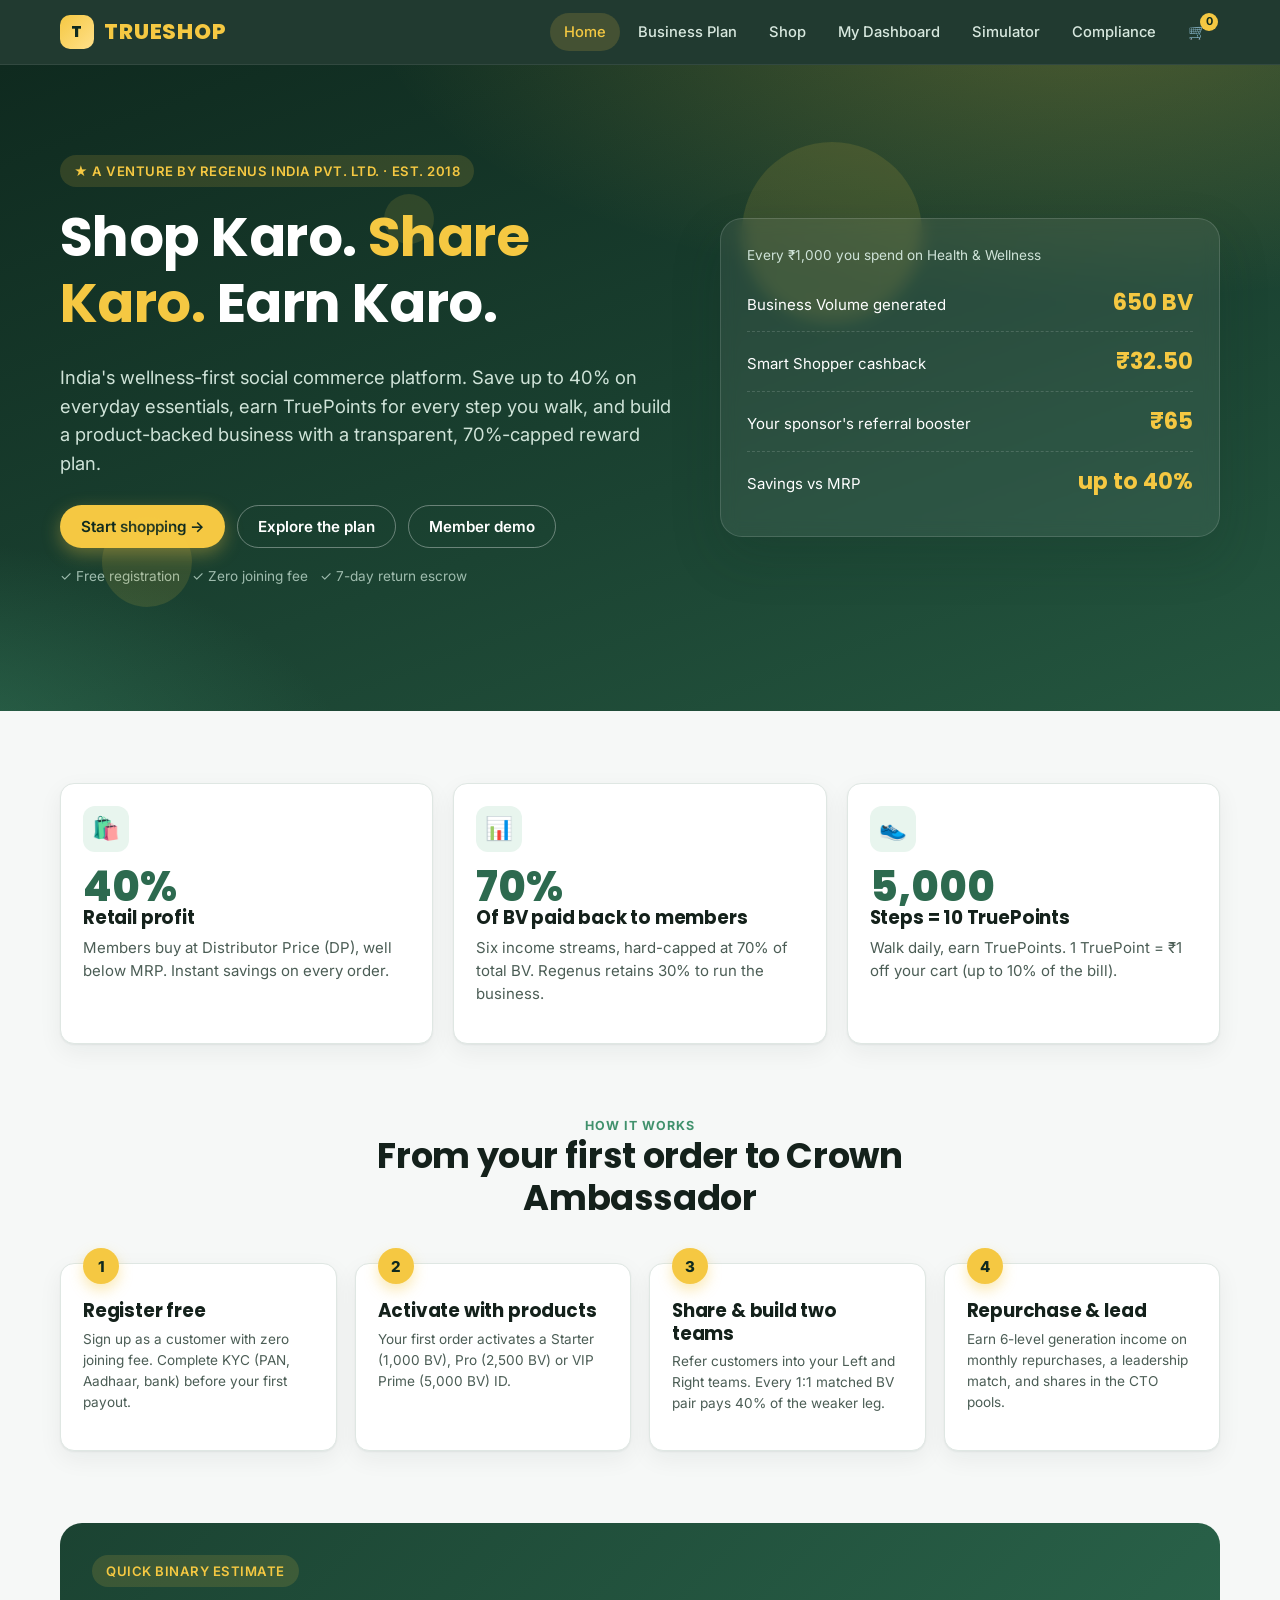
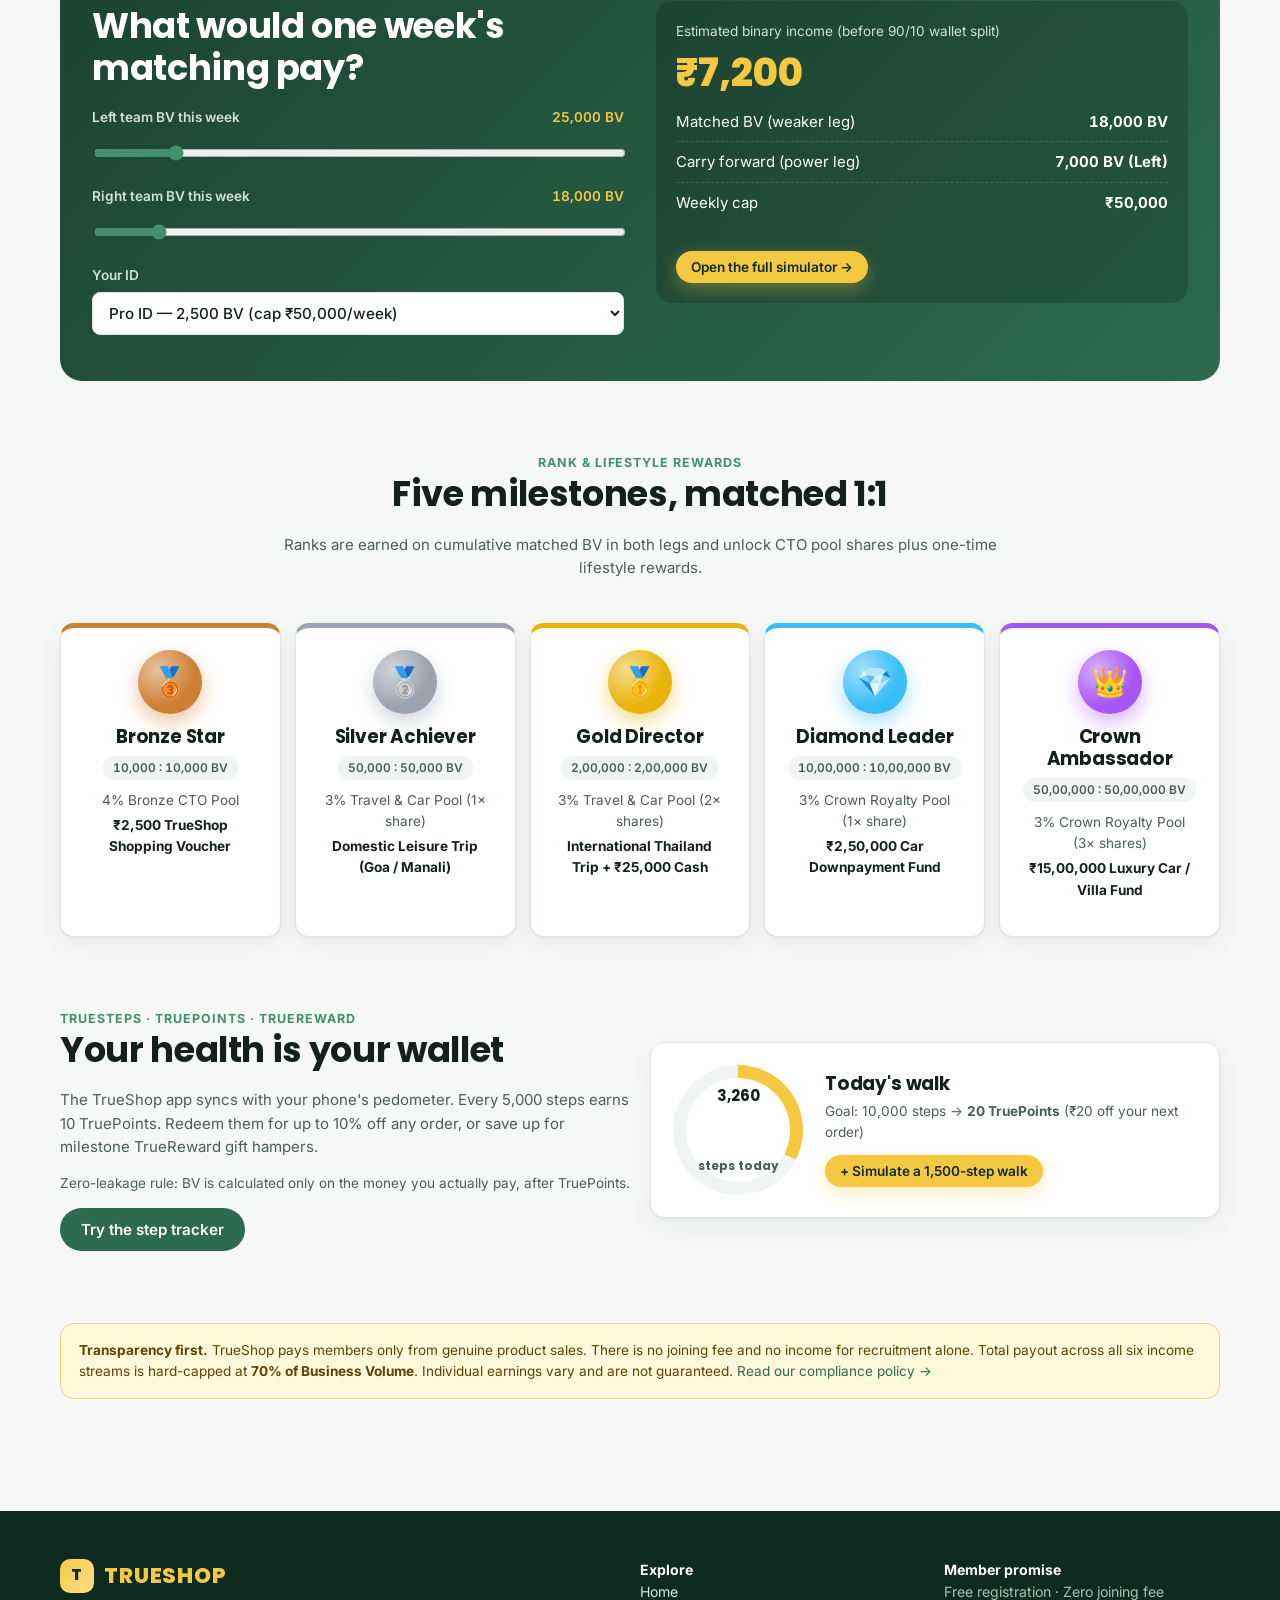
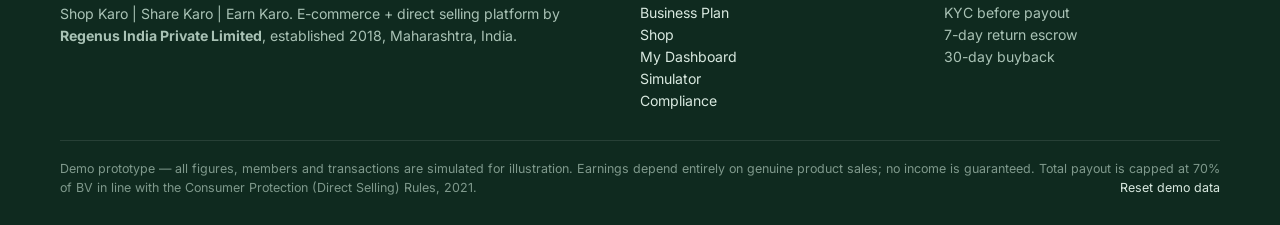
==== index.html @ cb5bcee1 "Add landing page with live binary estimator and rank journey Hero with per-₹1,000 BV breakdown, anim" ====
<!doctype html>
<html lang="en">
<head>
<meta charset="utf-8">
<meta name="viewport" content="width=device-width, initial-scale=1, viewport-fit=cover">
<title>TrueShop — Shop Karo | Share Karo | Earn Karo</title>
<meta name="description" content="TrueShop by Regenus India Pvt. Ltd. — e-commerce with up to 40% savings, TrueSteps wellness rewards and a transparent, 70%-capped direct selling plan.">
<link rel="preconnect" href="https://fonts.googleapis.com">
<link href="https://fonts.googleapis.com/css2?family=Inter:wght@400;500;600;700&family=Poppins:wght@600;700;800&display=swap" rel="stylesheet">
<link rel="stylesheet" href="assets/css/style.css">
<style>
  .pillars .card { text-align: left; }
  .pillar-num { font-family: var(--display); font-size: 2.6rem; font-weight: 800; color: var(--green-700); line-height: 1; }
  .steps-flow { display: grid; grid-template-columns: repeat(4, 1fr); gap: 18px; counter-reset: s; }
  @media (max-width: 800px) { .steps-flow { grid-template-columns: 1fr 1fr; } }
  @media (max-width: 480px) { .steps-flow { grid-template-columns: 1fr; } }
  .steps-flow .card { position: relative; padding-top: 36px; }
  .steps-flow .card::before { counter-increment: s; content: counter(s); position: absolute; top: -16px; left: 22px; width: 36px; height: 36px; border-radius: 50%; background: var(--gold); color: var(--green-900); font-weight: 800; display: grid; place-items: center; box-shadow: 0 6px 14px rgba(245,200,66,.4); }
  .rank-road { display: grid; grid-template-columns: repeat(5, 1fr); gap: 14px; }
  @media (max-width: 900px) { .rank-road { grid-template-columns: 1fr 1fr; } }
  @media (max-width: 480px) { .rank-road { grid-template-columns: 1fr; } }
  .rank-card { border-top: 5px solid var(--c); text-align: center; }
  .rank-medal { width: 64px; height: 64px; margin: 0 auto 12px; border-radius: 50%; display: grid; place-items: center; font-size: 1.8rem; background: radial-gradient(circle at 30% 30%, #fff8, transparent 60%), var(--c); box-shadow: 0 8px 20px color-mix(in srgb, var(--c) 45%, transparent); }
  .teaser { background: linear-gradient(135deg, var(--green-800), var(--green-700)); color: #fff; border-radius: 22px; padding: 32px; display: grid; grid-template-columns: 1fr 1fr; gap: 32px; align-items: center; }
  @media (max-width: 800px) { .teaser { grid-template-columns: 1fr; } }
  .teaser label { color: #cfe3d8; }
  .teaser .out { background: rgba(0,0,0,.18); border-radius: 16px; padding: 20px; }
  .teaser .out .big { font-family: var(--display); font-size: 2.4rem; color: var(--gold); font-weight: 800; }
  .walk { display: flex; align-items: center; gap: 22px; }
  .ring { --p: 65; width: 130px; height: 130px; border-radius: 50%; background: conic-gradient(var(--gold) calc(var(--p) * 1%), var(--surface-2) 0); display: grid; place-items: center; flex: 0 0 auto; transition: --p 1s; }
  .ring > div { width: 104px; height: 104px; border-radius: 50%; background: var(--surface); display: grid; place-items: center; text-align: center; font-weight: 700; font-family: var(--display); }
</style>
</head>
<body>

<section class="hero">
  <div class="floaters"><span style="width:180px;height:180px;top:12%;left:58%"></span><span style="width:90px;height:90px;top:70%;left:8%;animation-delay:-4s"></span><span style="width:50px;height:50px;top:20%;left:30%;animation-delay:-8s"></span></div>
  <div class="container hero-grid">
    <div>
      <div class="eyebrow">★ A venture by Regenus India Pvt. Ltd. · Est. 2018</div>
      <h1>Shop Karo. <span>Share Karo.</span> Earn Karo.</h1>
      <p class="lead">India's wellness-first social commerce platform. Save up to 40% on everyday essentials, earn TruePoints for every step you walk, and build a product-backed business with a transparent, 70%-capped reward plan.</p>
      <div class="hero-cta">
        <a href="shop.html" class="btn btn-gold">Start shopping →</a>
        <a href="plan.html" class="btn btn-outline-light">Explore the plan</a>
        <a href="dashboard.html" class="btn btn-outline-light">Member demo</a>
      </div>
      <p class="small" style="color:#9fbcae;margin-top:18px">✓ Free registration &nbsp; ✓ Zero joining fee &nbsp; ✓ 7-day return escrow</p>
    </div>
    <div class="hero-card">
      <div class="small" style="color:#cfe3d8;margin-bottom:6px">Every ₹1,000 you spend on Health &amp; Wellness</div>
      <div class="hero-stat"><span>Business Volume generated</span><b>650 BV</b></div>
      <div class="hero-stat"><span>Smart Shopper cashback</span><b>₹32.50</b></div>
      <div class="hero-stat"><span>Your sponsor's referral booster</span><b>₹65</b></div>
      <div class="hero-stat"><span>Savings vs MRP</span><b>up to 40%</b></div>
    </div>
  </div>
</section>

<section class="block">
  <div class="container">
    <div class="grid grid-3 pillars">
      <div class="card card-hover reveal"><div class="icon-pill">🛍️</div><div class="pillar-num"><span data-count="40" data-suffix="%">0</span></div><h3>Retail profit</h3><p class="muted">Members buy at Distributor Price (DP), well below MRP. Instant savings on every order.</p></div>
      <div class="card card-hover reveal"><div class="icon-pill">📊</div><div class="pillar-num"><span data-count="70" data-suffix="%">0</span></div><h3>Of BV paid back to members</h3><p class="muted">Six income streams, hard-capped at 70% of total BV. Regenus retains 30% to run the business.</p></div>
      <div class="card card-hover reveal"><div class="icon-pill">👟</div><div class="pillar-num"><span data-count="5000">0</span></div><h3>Steps = 10 TruePoints</h3><p class="muted">Walk daily, earn TruePoints. 1 TruePoint = ₹1 off your cart (up to 10% of the bill).</p></div>
    </div>
  </div>
</section>

<section class="block" style="padding-top:0">
  <div class="container">
    <div class="section-head reveal"><div class="kicker">How it works</div><h2>From your first order to Crown Ambassador</h2></div>
    <div class="steps-flow">
      <div class="card reveal"><h3>Register free</h3><p class="muted small">Sign up as a customer with zero joining fee. Complete KYC (PAN, Aadhaar, bank) before your first payout.</p></div>
      <div class="card reveal"><h3>Activate with products</h3><p class="muted small">Your first order activates a Starter (1,000 BV), Pro (2,500 BV) or VIP Prime (5,000 BV) ID.</p></div>
      <div class="card reveal"><h3>Share &amp; build two teams</h3><p class="muted small">Refer customers into your Left and Right teams. Every 1:1 matched BV pair pays 40% of the weaker leg.</p></div>
      <div class="card reveal"><h3>Repurchase &amp; lead</h3><p class="muted small">Earn 6-level generation income on monthly repurchases, a leadership match, and shares in the CTO pools.</p></div>
    </div>
  </div>
</section>

<section class="block" style="padding-top:0">
  <div class="container">
    <div class="teaser reveal">
      <div>
        <div class="eyebrow">Quick binary estimate</div>
        <h2 style="color:#fff">What would one week's matching pay?</h2>
        <label class="field">Left team BV this week <span id="lv" class="num" style="float:right;color:var(--gold)"></span><input type="range" id="lbv" min="0" max="200000" step="500" value="25000"></label>
        <label class="field">Right team BV this week <span id="rv" class="num" style="float:right;color:var(--gold)"></span><input type="range" id="rbv" min="0" max="200000" step="500" value="18000"></label>
        <label class="field">Your ID
          <select id="pkg"></select></label>
      </div>
      <div class="out">
        <div class="small" style="color:#cfe3d8">Estimated binary income (before 90/10 wallet split)</div>
        <div class="big num" id="binOut">₹0</div>
        <div class="row" style="border-color:rgba(255,255,255,.15)"><span>Matched BV (weaker leg)</span><b id="binMatch"></b></div>
        <div class="row" style="border-color:rgba(255,255,255,.15)"><span>Carry forward (power leg)</span><b id="binCarry"></b></div>
        <div class="row" style="border-color:rgba(255,255,255,.15)"><span>Weekly cap</span><b id="binCap"></b></div>
        <div class="small" id="binNote" style="color:#ffd9a0;min-height:1.4em"></div>
        <a href="simulator.html" class="btn btn-gold btn-sm" style="margin-top:10px">Open the full simulator →</a>
      </div>
    </div>
  </div>
</section>

<section class="block" style="padding-top:0">
  <div class="container">
    <div class="section-head reveal"><div class="kicker">Rank &amp; lifestyle rewards</div><h2>Five milestones, matched 1:1</h2><p class="muted">Ranks are earned on cumulative matched BV in both legs and unlock CTO pool shares plus one-time lifestyle rewards.</p></div>
    <div class="rank-road" id="rankRoad"></div>
  </div>
</section>

<section class="block" style="padding-top:0">
  <div class="container grid grid-2" style="align-items:center">
    <div class="reveal">
      <div class="kicker" style="color:var(--green-500);font-weight:700;text-transform:uppercase;font-size:.78rem;letter-spacing:.08em">TrueSteps · TruePoints · TrueReward</div>
      <h2>Your health is your wallet</h2>
      <p class="muted">The TrueShop app syncs with your phone's pedometer. Every 5,000 steps earns 10 TruePoints. Redeem them for up to 10% off any order, or save up for milestone TrueReward gift hampers.</p>
      <p class="small muted">Zero-leakage rule: BV is calculated only on the money you actually pay, after TruePoints.</p>
      <a href="dashboard.html#steps" class="btn btn-green">Try the step tracker</a>
    </div>
    <div class="card reveal walk">
      <div class="ring" id="ring"><div><span id="ringSteps">0</span><br><span class="tiny muted">steps today</span></div></div>
      <div>
        <h3>Today's walk</h3>
        <p class="muted small" style="margin:0">Goal: 10,000 steps → <b>20 TruePoints</b> (₹20 off your next order)</p>
        <button class="btn btn-gold btn-sm" id="walkBtn" style="margin-top:12px">+ Simulate a 1,500-step walk</button>
      </div>
    </div>
  </div>
</section>

<section class="block" style="padding-top:0">
  <div class="container">
    <div class="disclaimer reveal"><b>Transparency first.</b> TrueShop pays members only from genuine product sales. There is no joining fee and no income for recruitment alone. Total payout across all six income streams is hard-capped at <b>70% of Business Volume</b>. Individual earnings vary and are not guaranteed. <a href="compliance.html">Read our compliance policy →</a></div>
  </div>
</section>

<script src="assets/js/plan.js"></script>
<script src="assets/js/app.js"></script>
<script>
(function () {
  const P = TrueShopPlan;
  const icons = ['🥉', '🥈', '🥇', '💎', '👑'];
  document.getElementById('rankRoad').innerHTML = P.RANKS.map((r, i) => `
    <div class="card card-hover rank-card reveal" style="--c:${r.color}">
      <div class="rank-medal">${icons[i]}</div>
      <h3>${r.name}</h3>
      <div class="chip chip-grey num">${P.num(r.match)} : ${P.num(r.match)} BV</div>
      <p class="small muted" style="margin:10px 0 4px">${r.pool}</p>
      <p class="small"><b>${r.reward}</b></p>
    </div>`).join('');

  const pkg = document.getElementById('pkg');
  pkg.innerHTML = P.PACKAGES.map((p) => `<option value="${p.key}" ${p.key === 'pro' ? 'selected' : ''}>${p.name} — ${P.num(p.bv)} BV (cap ${P.inr(p.weeklyCap)}/week)</option>`).join('');
  const lbv = document.getElementById('lbv'), rbv = document.getElementById('rbv');
  function calc() {
    const r = P.binaryClosing({ leftBV: +lbv.value, rightBV: +rbv.value, packageKey: pkg.value });
    lv.textContent = P.num(lbv.value) + ' BV'; rv.textContent = P.num(rbv.value) + ' BV';
    binOut.textContent = P.inr(r.paid);
    binMatch.textContent = P.num(r.matched) + ' BV';
    binCarry.textContent = r.powerLeg === 'Balanced' ? '—' : `${P.num(Math.max(r.carryLeft, r.carryRight))} BV (${r.powerLeg})`;
    binCap.textContent = P.inr(r.weeklyCap);
    binNote.textContent = r.capped ? `Weekly cap reached: ${P.inr(r.flushed)} is flushed. Upgrade the ID for a higher cap.` : '';
  }
  [lbv, rbv, pkg].forEach((el) => el.addEventListener('input', calc));
  calc();

  let steps = 0;
  const ring = document.getElementById('ring'), rs = document.getElementById('ringSteps');
  function setSteps(v) { steps = Math.min(v, 10000); ring.style.setProperty('--p', steps / 100); rs.textContent = steps.toLocaleString('en-IN'); }
  setTimeout(() => setSteps(TS.state.steps.today), 400);
  walkBtn.onclick = () => {
    const before = P.stepsToPoints(steps);
    setSteps(steps + 1500);
    TS.state.steps.today = steps; TS.save();
    const gained = P.stepsToPoints(steps) - before;
    TS.toast(gained ? `🎉 Milestone! +${gained} TruePoints earned` : `👟 ${steps.toLocaleString('en-IN')} steps. Keep going!`);
  };
})();
</script>
</body>
</html>
---- assets/css/style.css ----
/* =========================================================================
 * TrueShop design system — brand colours from the Master Business Plan
 * (forest green #1b4332 + gold #f5c842)
 * ========================================================================= */
:root {
  --green-900: #0f2a1f;
  --green-800: #1b4332;
  --green-700: #2d6a4f;
  --green-500: #40916c;
  --green-300: #95d5b2;
  --green-100: #e8f5ee;
  --gold: #f5c842;
  --gold-600: #d4a514;
  --ink: #14211b;
  --ink-2: #4b5d55;
  --ink-3: #7d8d86;
  --bg: #f6f8f7;
  --surface: #ffffff;
  --surface-2: #f0f4f2;
  --line: #dfe7e3;
  --link: #2d6a4f;
  --danger: #dc2626;
  --warn: #d97706;
  --info: #0284c7;
  --radius: 14px;
  --radius-sm: 8px;
  --shadow: 0 1px 2px rgba(16, 42, 31, .06), 0 8px 24px rgba(16, 42, 31, .06);
  --shadow-lg: 0 20px 50px rgba(16, 42, 31, .18);
  --font: 'Inter', system-ui, -apple-system, 'Segoe UI', Roboto, sans-serif;
  --display: 'Poppins', var(--font);
  color-scheme: light;
}
@media (prefers-color-scheme: dark) {
  :root:not([data-theme="light"]) {
    --ink: #e6efe9; --ink-2: #b2c3ba; --ink-3: #82958b;
    --bg: #0b1712; --surface: #12211a; --surface-2: #172a21; --line: #24392f;
    --green-100: #153325; --link: #95d5b2;
    --shadow: 0 1px 2px rgba(0,0,0,.3), 0 8px 24px rgba(0,0,0,.25);
    color-scheme: dark;
  }
}
:root[data-theme="dark"] {
  --ink: #e6efe9; --ink-2: #b2c3ba; --ink-3: #82958b;
  --bg: #0b1712; --surface: #12211a; --surface-2: #172a21; --line: #24392f;
  --green-100: #153325;
  --shadow: 0 1px 2px rgba(0,0,0,.3), 0 8px 24px rgba(0,0,0,.25);
  color-scheme: dark;
}

* { box-sizing: border-box; }
html { scroll-behavior: smooth; }
body {
  margin: 0; font-family: var(--font); font-size: 15px; line-height: 1.55;
  color: var(--ink); background: var(--bg); -webkit-font-smoothing: antialiased;
}
img { max-width: 100%; }
a { color: var(--link); text-decoration: none; }
h1, h2, h3, h4 { font-family: var(--display); line-height: 1.2; margin: 0 0 .5em; letter-spacing: -.01em; }
h1 { font-size: clamp(2rem, 5vw, 3.4rem); }
h2 { font-size: clamp(1.5rem, 3vw, 2.2rem); }
h3 { font-size: 1.15rem; }
p { margin: 0 0 1em; }
.container { width: 100%; max-width: 1200px; margin: 0 auto; padding-inline: 20px; }
.muted { color: var(--ink-2); }
.small { font-size: .85rem; }
.tiny { font-size: .75rem; }
.num { font-variant-numeric: tabular-nums; }
.hidden { display: none !important; }

/* ------------------------------------------------------------- header */
.topbar {
  position: sticky; top: 0; z-index: 50;
  background: rgba(15, 42, 31, .92); backdrop-filter: blur(10px);
  border-bottom: 1px solid rgba(255,255,255,.08);
}
.topbar .container { display: flex; align-items: center; gap: 24px; height: 64px; }
.logo { display: flex; align-items: center; gap: 10px; font-family: var(--display); font-weight: 800; font-size: 1.35rem; color: var(--gold) !important; letter-spacing: .04em; }
.logo-mark { width: 34px; height: 34px; border-radius: 10px; background: linear-gradient(135deg, var(--gold), #ffe08a); display: grid; place-items: center; color: var(--green-900); font-size: 1rem; }
.nav { display: flex; gap: 4px; margin-left: auto; align-items: center; }
.nav a { color: #d8e8df !important; padding: 8px 14px; border-radius: 999px; font-weight: 500; font-size: .92rem; transition: background .2s, color .2s; }
.nav a:hover { background: rgba(255,255,255,.08); color: #fff !important; }
.nav a.active { background: rgba(245, 200, 66, .16); color: var(--gold) !important; }
.nav-cart { position: relative; }
.badge-count { position: absolute; top: 0; right: 2px; background: var(--gold); color: var(--green-900); font-size: .68rem; font-weight: 700; min-width: 18px; height: 18px; border-radius: 9px; display: grid; place-items: center; padding: 0 4px; }
.menu-btn { display: none; margin-left: auto; background: none; border: 0; color: #fff; font-size: 1.5rem; cursor: pointer; }
@media (max-width: 860px) {
  .menu-btn { display: block; }
  .nav { display: none; position: absolute; top: 64px; left: 0; right: 0; flex-direction: column; align-items: stretch; background: var(--green-900); padding: 12px 20px 20px; }
  .nav.open { display: flex; }
}

/* ------------------------------------------------------------- buttons */
.btn {
  display: inline-flex; align-items: center; justify-content: center; gap: 8px;
  padding: 11px 20px; border-radius: 999px; border: 1px solid transparent;
  font: 600 .95rem var(--font); cursor: pointer; transition: transform .15s, box-shadow .2s, background .2s;
  text-decoration: none; white-space: nowrap;
}
.btn:active { transform: scale(.97); }
.btn-gold { background: var(--gold); color: var(--green-900) !important; box-shadow: 0 6px 18px rgba(245, 200, 66, .35); }
.btn-gold:hover { background: #ffd65c; box-shadow: 0 10px 26px rgba(245, 200, 66, .45); }
.btn-green { background: var(--green-700); color: #fff !important; }
.btn-green:hover { background: var(--green-800); }
.btn-ghost { background: transparent; border-color: var(--line); color: var(--ink) !important; }
.btn-ghost:hover { background: var(--surface-2); }
.btn-outline-light { background: transparent; color: #fff !important; border-color: rgba(255,255,255,.35); }
.btn-outline-light:hover { background: rgba(255,255,255,.1); }
.btn-sm { padding: 7px 14px; font-size: .85rem; }
.btn[disabled] { opacity: .45; cursor: not-allowed; }

/* ------------------------------------------------------------- hero */
.hero {
  position: relative; overflow: hidden; color: #fff;
  background: radial-gradient(1200px 500px at 85% -10%, rgba(245,200,66,.25), transparent 60%),
              radial-gradient(800px 400px at -10% 110%, rgba(64,145,108,.5), transparent 60%),
              linear-gradient(160deg, var(--green-900), var(--green-800) 60%, #24563f);
  padding-block: 90px 110px;
}
.hero h1 span { color: var(--gold); }
.hero .lead { font-size: 1.15rem; color: #cfe3d8; max-width: 620px; }
.hero-grid { display: grid; grid-template-columns: 1.1fr .9fr; gap: 48px; align-items: center; }
@media (max-width: 900px) { .hero-grid { grid-template-columns: 1fr; } }
.eyebrow { display: inline-flex; gap: 8px; align-items: center; padding: 6px 14px; border-radius: 999px; background: rgba(245,200,66,.14); color: var(--gold); font-weight: 600; font-size: .82rem; letter-spacing: .04em; text-transform: uppercase; margin-bottom: 18px; }
.hero-cta { display: flex; gap: 12px; flex-wrap: wrap; margin-top: 28px; }
.floaters { position: absolute; inset: 0; pointer-events: none; }
.floaters span { position: absolute; border-radius: 50%; background: rgba(245,200,66,.12); animation: float 14s ease-in-out infinite; }
@keyframes float { 0%,100% { transform: translateY(0) } 50% { transform: translateY(-30px) } }

.hero-card {
  background: rgba(255,255,255,.07); border: 1px solid rgba(255,255,255,.14);
  border-radius: 22px; padding: 26px; backdrop-filter: blur(8px); box-shadow: var(--shadow-lg);
  animation: rise .9s cubic-bezier(.2,.8,.2,1) both .2s;
}
@keyframes rise { from { opacity: 0; transform: translateY(30px) } to { opacity: 1; transform: none } }
.hero-stat { display: flex; justify-content: space-between; align-items: baseline; padding: 12px 0; border-bottom: 1px dashed rgba(255,255,255,.15); }
.hero-stat:last-child { border: 0; }
.hero-stat b { font-size: 1.4rem; color: var(--gold); font-family: var(--display); }

/* ------------------------------------------------------------- sections */
section.block { padding-block: 72px; }
.section-head { text-align: center; max-width: 720px; margin: 0 auto 44px; }
.section-head .kicker { color: var(--green-500); font-weight: 700; text-transform: uppercase; letter-spacing: .08em; font-size: .78rem; }
.grid { display: grid; gap: 20px; }
.grid-2 { grid-template-columns: repeat(auto-fit, minmax(300px, 1fr)); }
.grid-3 { grid-template-columns: repeat(auto-fit, minmax(260px, 1fr)); }
.grid-4 { grid-template-columns: repeat(auto-fit, minmax(210px, 1fr)); }

.card {
  background: var(--surface); border: 1px solid var(--line); border-radius: var(--radius);
  padding: 22px; box-shadow: var(--shadow);
}
.card-hover { transition: transform .25s, box-shadow .25s, border-color .25s; }
.card-hover:hover { transform: translateY(-4px); box-shadow: var(--shadow-lg); border-color: var(--green-300); }
.card h3 { margin-bottom: .35em; }
.icon-pill { width: 46px; height: 46px; border-radius: 12px; display: grid; place-items: center; font-size: 1.4rem; background: var(--green-100); margin-bottom: 14px; }

.stat-tile { padding: 18px 20px; }
.stat-tile .label { font-size: .8rem; color: var(--ink-2); text-transform: uppercase; letter-spacing: .05em; font-weight: 600; }
.stat-tile .value { font-family: var(--display); font-size: 1.7rem; font-weight: 700; margin-top: 4px; font-variant-numeric: tabular-nums; }
.stat-tile .sub { font-size: .8rem; color: var(--ink-3); }

/* ------------------------------------------------------------- tables */
.table-wrap { overflow-x: auto; border-radius: var(--radius); border: 1px solid var(--line); background: var(--surface); box-shadow: var(--shadow); }
table { width: 100%; border-collapse: collapse; font-size: .92rem; }
th { text-align: left; background: var(--green-800); color: #fff; font-weight: 600; padding: 13px 14px; white-space: nowrap; }
td { padding: 12px 14px; border-top: 1px solid var(--line); vertical-align: top; }
tbody tr:hover td { background: var(--surface-2); }
tr.total td { background: #fff8db; font-weight: 700; color: #7a5600; }
[data-theme="dark"] tr.total td { background: #3a3215; color: var(--gold); }
@media (prefers-color-scheme: dark) { :root:not([data-theme="light"]) tr.total td { background: #3a3215; color: var(--gold); } }
td.r, th.r { text-align: right; }

/* ------------------------------------------------------------- chips */
.chip { display: inline-flex; align-items: center; gap: 6px; padding: 3px 10px; border-radius: 999px; font-size: .75rem; font-weight: 600; background: var(--green-100); color: var(--green-700); }
.chip-gold { background: #fff3c4; color: #7a5600; }
.chip-warn { background: #fff1e0; color: #9a4d00; }
.chip-red { background: #fde2e2; color: #a11; }
.chip-blue { background: #e0f2fe; color: #075985; }
.chip-grey { background: var(--surface-2); color: var(--ink-2); }

/* ------------------------------------------------------------- bars */
.bar { height: 10px; border-radius: 99px; background: var(--surface-2); overflow: hidden; }
.bar > i { display: block; height: 100%; border-radius: 99px; background: linear-gradient(90deg, var(--green-500), var(--gold)); width: 0; transition: width 1.1s cubic-bezier(.2,.8,.2,1); }
.stack { display: flex; height: 38px; border-radius: 10px; overflow: hidden; box-shadow: inset 0 0 0 1px var(--line); }
.stack > div { display: grid; place-items: center; color: #fff; font-size: .75rem; font-weight: 700; transition: flex-basis .8s cubic-bezier(.2,.8,.2,1); flex: 0 0 0; min-width: 0; overflow: hidden; white-space: nowrap; }
.legend { display: flex; flex-wrap: wrap; gap: 10px 18px; margin-top: 12px; font-size: .82rem; color: var(--ink-2); }
.legend i { display: inline-block; width: 10px; height: 10px; border-radius: 3px; margin-right: 6px; vertical-align: -1px; }

/* ------------------------------------------------------------- forms */
label.field { display: block; font-size: .85rem; font-weight: 600; color: var(--ink-2); margin-bottom: 14px; }
.field input, .field select, input.input, select.input {
  display: block; width: 100%; margin-top: 6px; padding: 10px 12px; border-radius: var(--radius-sm);
  border: 1px solid var(--line); background: var(--surface); color: var(--ink); font: 500 .95rem var(--font);
}
.field input:focus, .field select:focus, .input:focus { outline: 2px solid var(--green-300); border-color: var(--green-500); }
input.yellow { background: #fffbe6; border-color: #f2d675; }
[data-theme="dark"] input.yellow { background: #2e2810; border-color: #6b5a1a; }
@media (prefers-color-scheme: dark) { :root:not([data-theme="light"]) input.yellow { background: #2e2810; border-color: #6b5a1a; } }
input[type=range] { width: 100%; accent-color: var(--green-500); }

/* ------------------------------------------------------------- reveal */
.reveal { opacity: 0; transform: translateY(24px); transition: opacity .7s, transform .7s cubic-bezier(.2,.8,.2,1); }
.reveal.in { opacity: 1; transform: none; }
@media (prefers-reduced-motion: reduce) { .reveal { opacity: 1; transform: none; } * { animation: none !important; transition: none !important; } }

/* ------------------------------------------------------------- footer */
footer.site { background: var(--green-900); color: #a9c2b5; padding-block: 48px 28px; margin-top: 40px; font-size: .88rem; }
footer.site a { color: #d8e8df !important; }
footer.site .cols { display: grid; grid-template-columns: 2fr 1fr 1fr; gap: 28px; }
@media (max-width: 700px) { footer.site .cols { grid-template-columns: 1fr; } }
footer.site .legal { border-top: 1px solid rgba(255,255,255,.1); margin-top: 28px; padding-top: 18px; font-size: .78rem; color: #7f998c; }

/* ------------------------------------------------------------- toast & modal */
.toast-host { position: fixed; right: 20px; bottom: calc(20px + env(safe-area-inset-bottom, 0px)); z-index: 200; display: flex; flex-direction: column; gap: 10px; }
.toast { background: var(--green-900); color: #fff; padding: 12px 18px; border-radius: 12px; box-shadow: var(--shadow-lg); border-left: 4px solid var(--gold); animation: toastIn .35s cubic-bezier(.2,.8,.2,1); max-width: 340px; font-size: .9rem; }
.toast.out { animation: toastOut .3s forwards; }
@keyframes toastIn { from { opacity: 0; transform: translateX(40px) } }
@keyframes toastOut { to { opacity: 0; transform: translateX(40px) } }

.modal-back { position: fixed; inset: 0; background: rgba(5, 15, 10, .55); backdrop-filter: blur(3px); z-index: 150; display: grid; place-items: center; padding: 20px; animation: fade .2s; }
@keyframes fade { from { opacity: 0 } }
.modal { background: var(--surface); border-radius: 18px; max-width: 520px; width: 100%; padding: 26px; box-shadow: var(--shadow-lg); animation: rise .35s cubic-bezier(.2,.8,.2,1); max-height: 90vh; overflow: auto; }
.modal h3 { display: flex; justify-content: space-between; align-items: center; }
.modal .x { background: none; border: 0; font-size: 1.4rem; cursor: pointer; color: var(--ink-3); }

.row { display: flex; justify-content: space-between; align-items: center; gap: 12px; padding: 8px 0; }
.row + .row { border-top: 1px dashed var(--line); }
.row b { font-variant-numeric: tabular-nums; }

.disclaimer { background: #fff8db; border: 1px solid #f2d675; color: #5c4400; border-radius: var(--radius); padding: 16px 18px; font-size: .85rem; }
[data-theme="dark"] .disclaimer { background: #2b250f; border-color: #6b5a1a; color: #f4e3a5; }
@media (prefers-color-scheme: dark) { :root:not([data-theme="light"]) .disclaimer { background: #2b250f; border-color: #6b5a1a; color: #f4e3a5; } }

.page-head { background: linear-gradient(160deg, var(--green-900), var(--green-800)); color: #fff; padding-block: 48px 56px; }
.page-head p { color: #cfe3d8; max-width: 720px; margin: 0; }
.page-head .eyebrow { margin-bottom: 12px; }

.tabs { display: flex; gap: 6px; flex-wrap: wrap; margin-bottom: 18px; }
.tabs button { border: 1px solid var(--line); background: var(--surface); color: var(--ink-2); padding: 8px 16px; border-radius: 999px; cursor: pointer; font: 600 .88rem var(--font); }
.tabs button.active { background: var(--green-700); color: #fff; border-color: var(--green-700); }
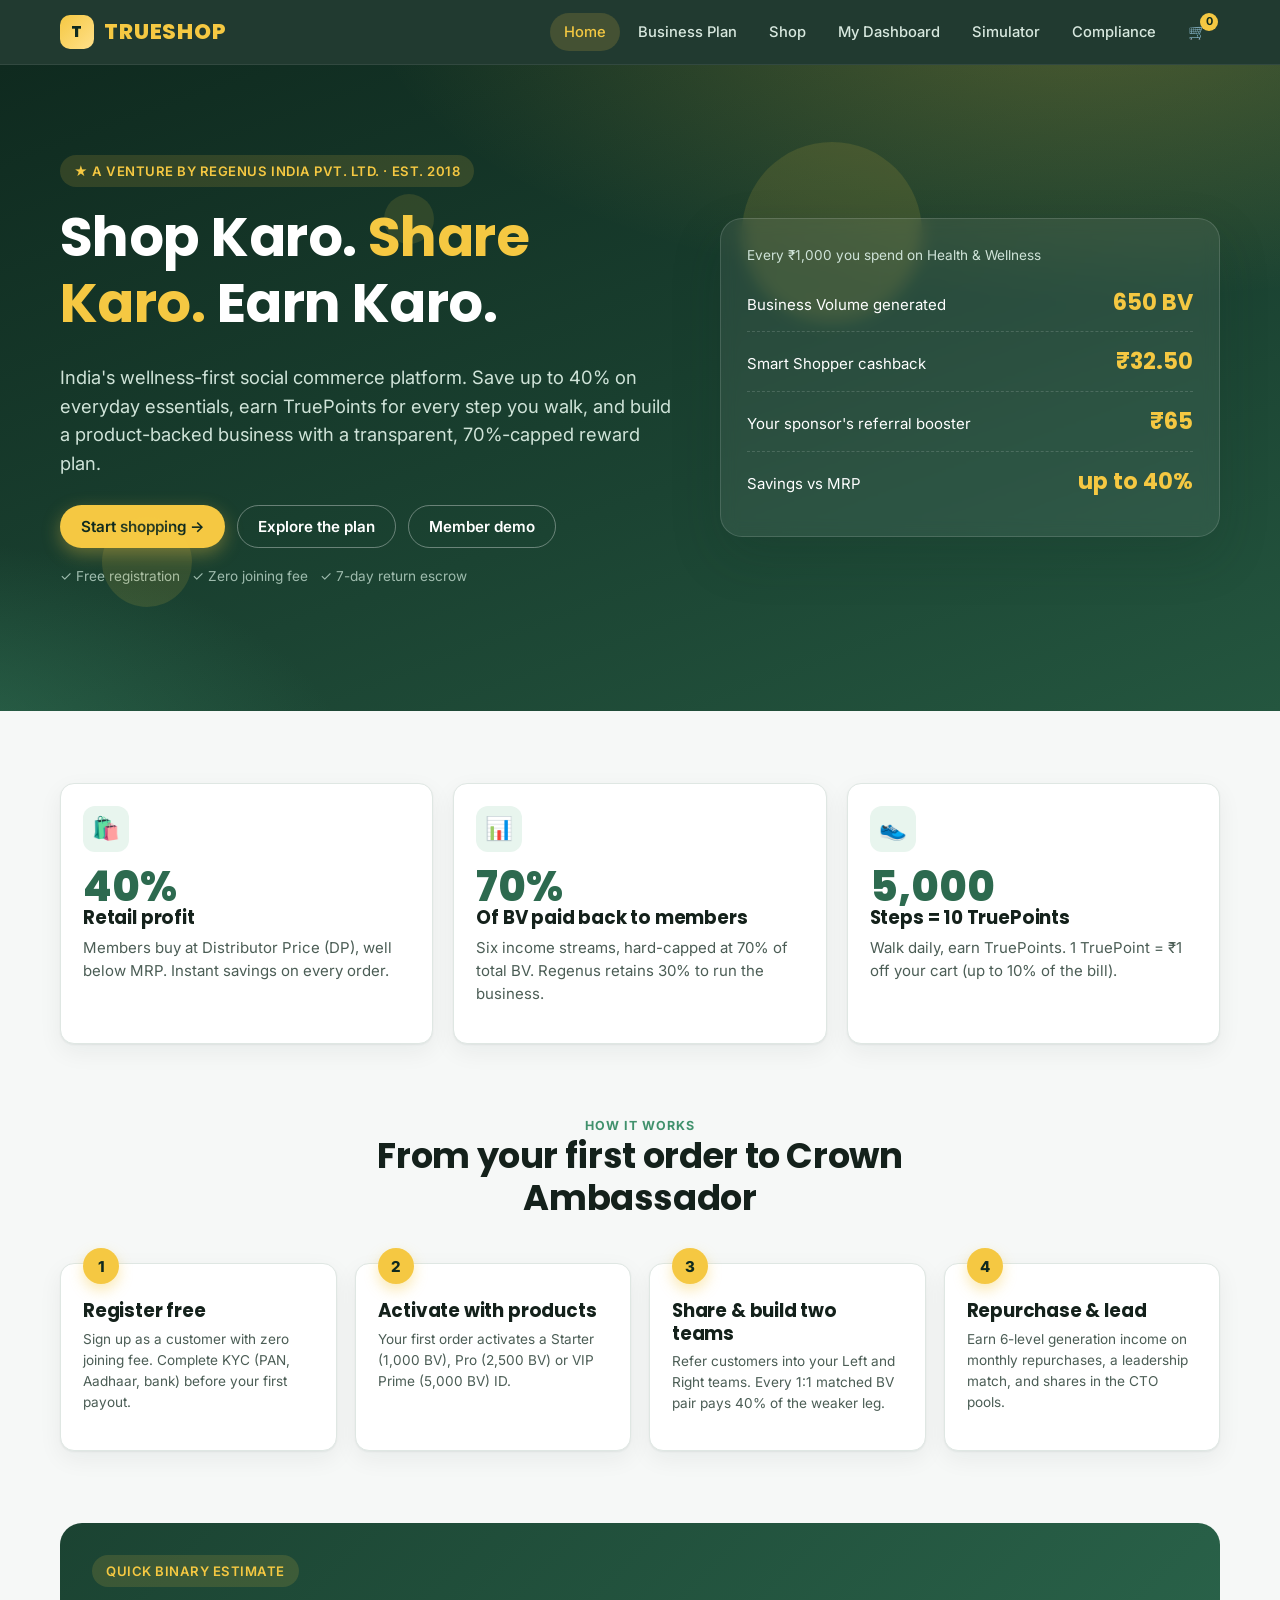
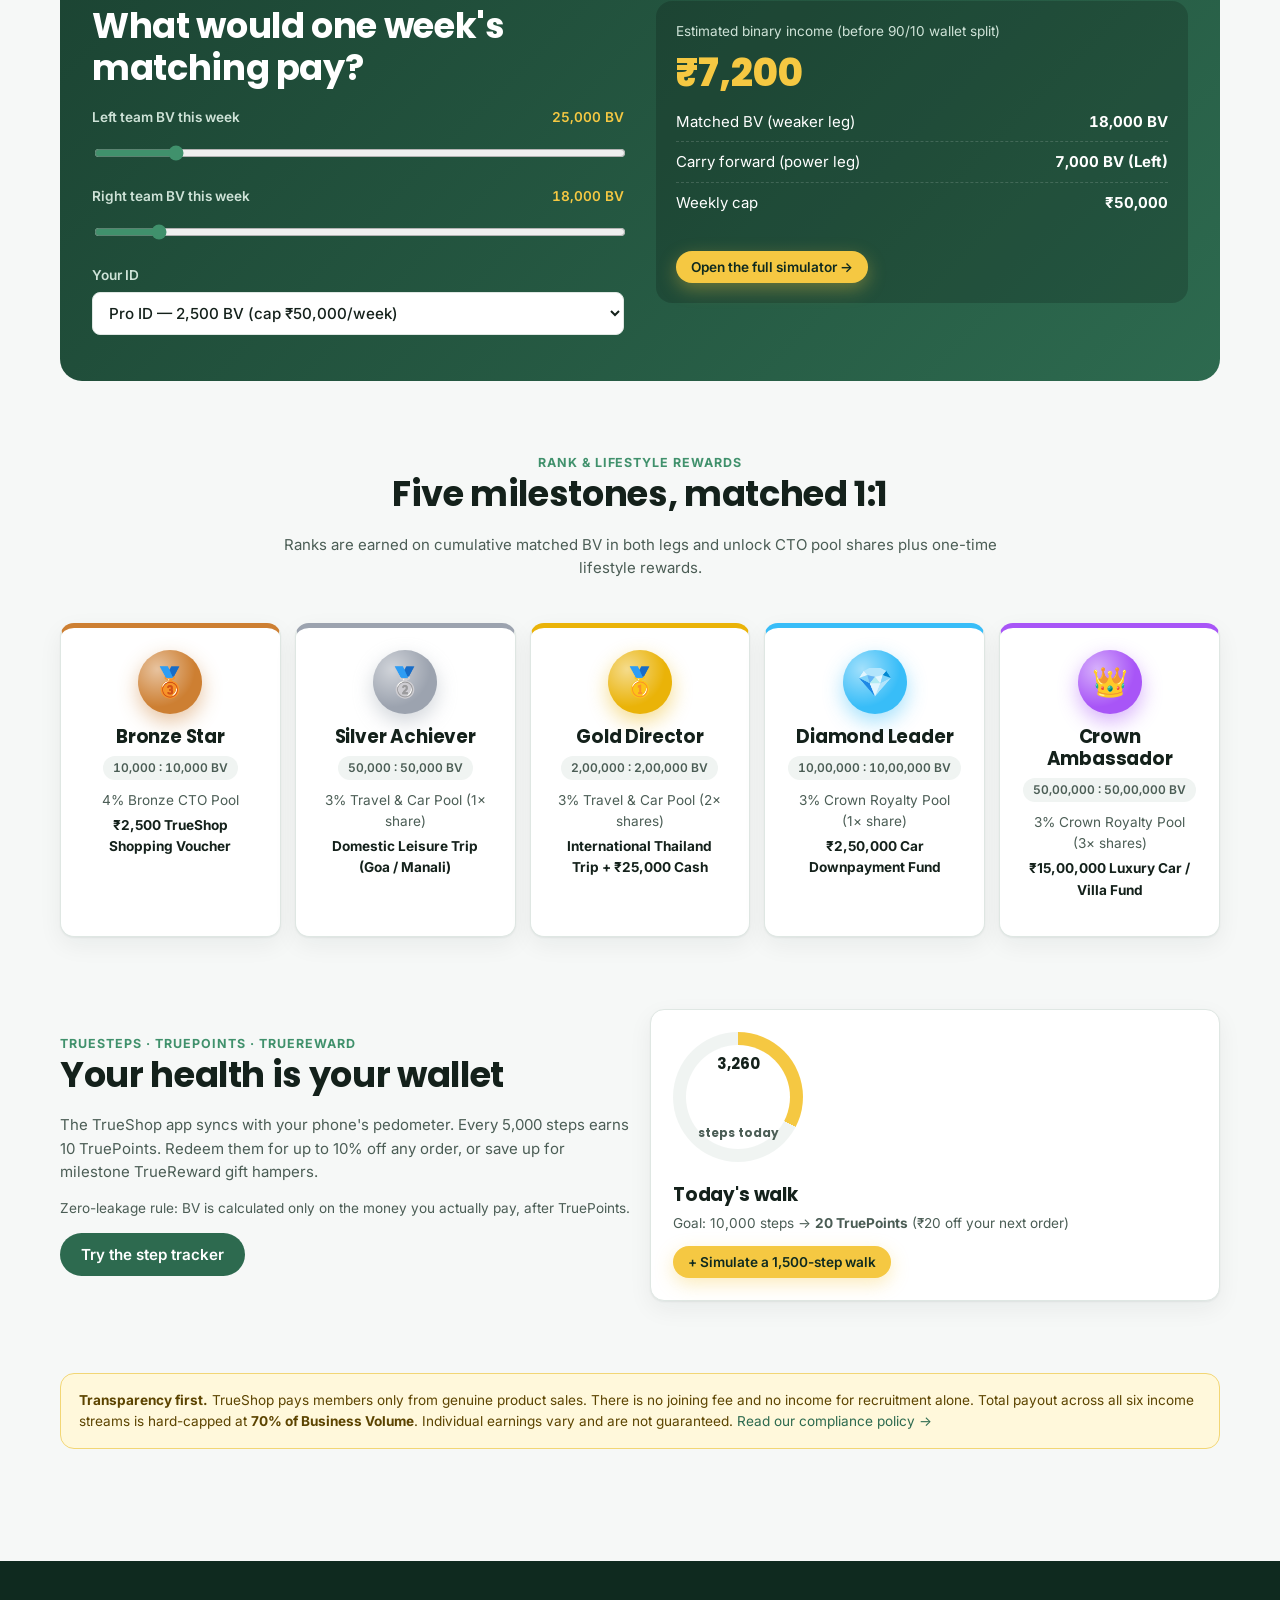
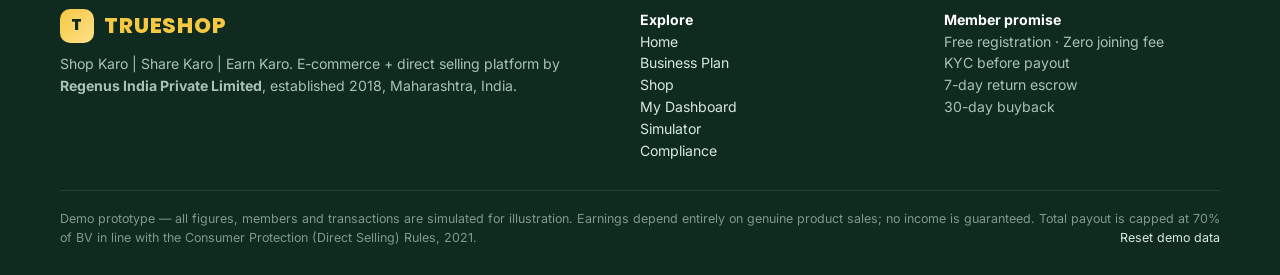
==== commit eb5584aa: "Fix mobile layout and chart polish found in browser QA - Stop horizontal overflow at 400px: walk car" ====
--- a/index.html
+++ b/index.html
@@ -26,7 +26,8 @@
   .teaser label { color: #cfe3d8; }
   .teaser .out { background: rgba(0,0,0,.18); border-radius: 16px; padding: 20px; }
   .teaser .out .big { font-family: var(--display); font-size: 2.4rem; color: var(--gold); font-weight: 800; }
-  .walk { display: flex; align-items: center; gap: 22px; }
+  .walk { display: flex; flex-wrap: wrap; align-items: center; gap: 22px; }
+  .walk .btn { white-space: normal; }
   .ring { --p: 65; width: 130px; height: 130px; border-radius: 50%; background: conic-gradient(var(--gold) calc(var(--p) * 1%), var(--surface-2) 0); display: grid; place-items: center; flex: 0 0 auto; transition: --p 1s; }
   .ring > div { width: 104px; height: 104px; border-radius: 50%; background: var(--surface); display: grid; place-items: center; text-align: center; font-weight: 700; font-family: var(--display); }
 </style>
--- a/assets/css/style.css
+++ b/assets/css/style.css
@@ -181,7 +181,7 @@
 /* ------------------------------------------------------------- bars */
 .bar { height: 10px; border-radius: 99px; background: var(--surface-2); overflow: hidden; }
 .bar > i { display: block; height: 100%; border-radius: 99px; background: linear-gradient(90deg, var(--green-500), var(--gold)); width: 0; transition: width 1.1s cubic-bezier(.2,.8,.2,1); }
-.stack { display: flex; height: 38px; border-radius: 10px; overflow: hidden; box-shadow: inset 0 0 0 1px var(--line); }
+.stack { display: flex; gap: 2px; background: var(--surface); height: 38px; border-radius: 10px; overflow: hidden; box-shadow: inset 0 0 0 1px var(--line); }
 .stack > div { display: grid; place-items: center; color: #fff; font-size: .75rem; font-weight: 700; transition: flex-basis .8s cubic-bezier(.2,.8,.2,1); flex: 0 0 0; min-width: 0; overflow: hidden; white-space: nowrap; }
 .legend { display: flex; flex-wrap: wrap; gap: 10px 18px; margin-top: 12px; font-size: .82rem; color: var(--ink-2); }
 .legend i { display: inline-block; width: 10px; height: 10px; border-radius: 3px; margin-right: 6px; vertical-align: -1px; }
